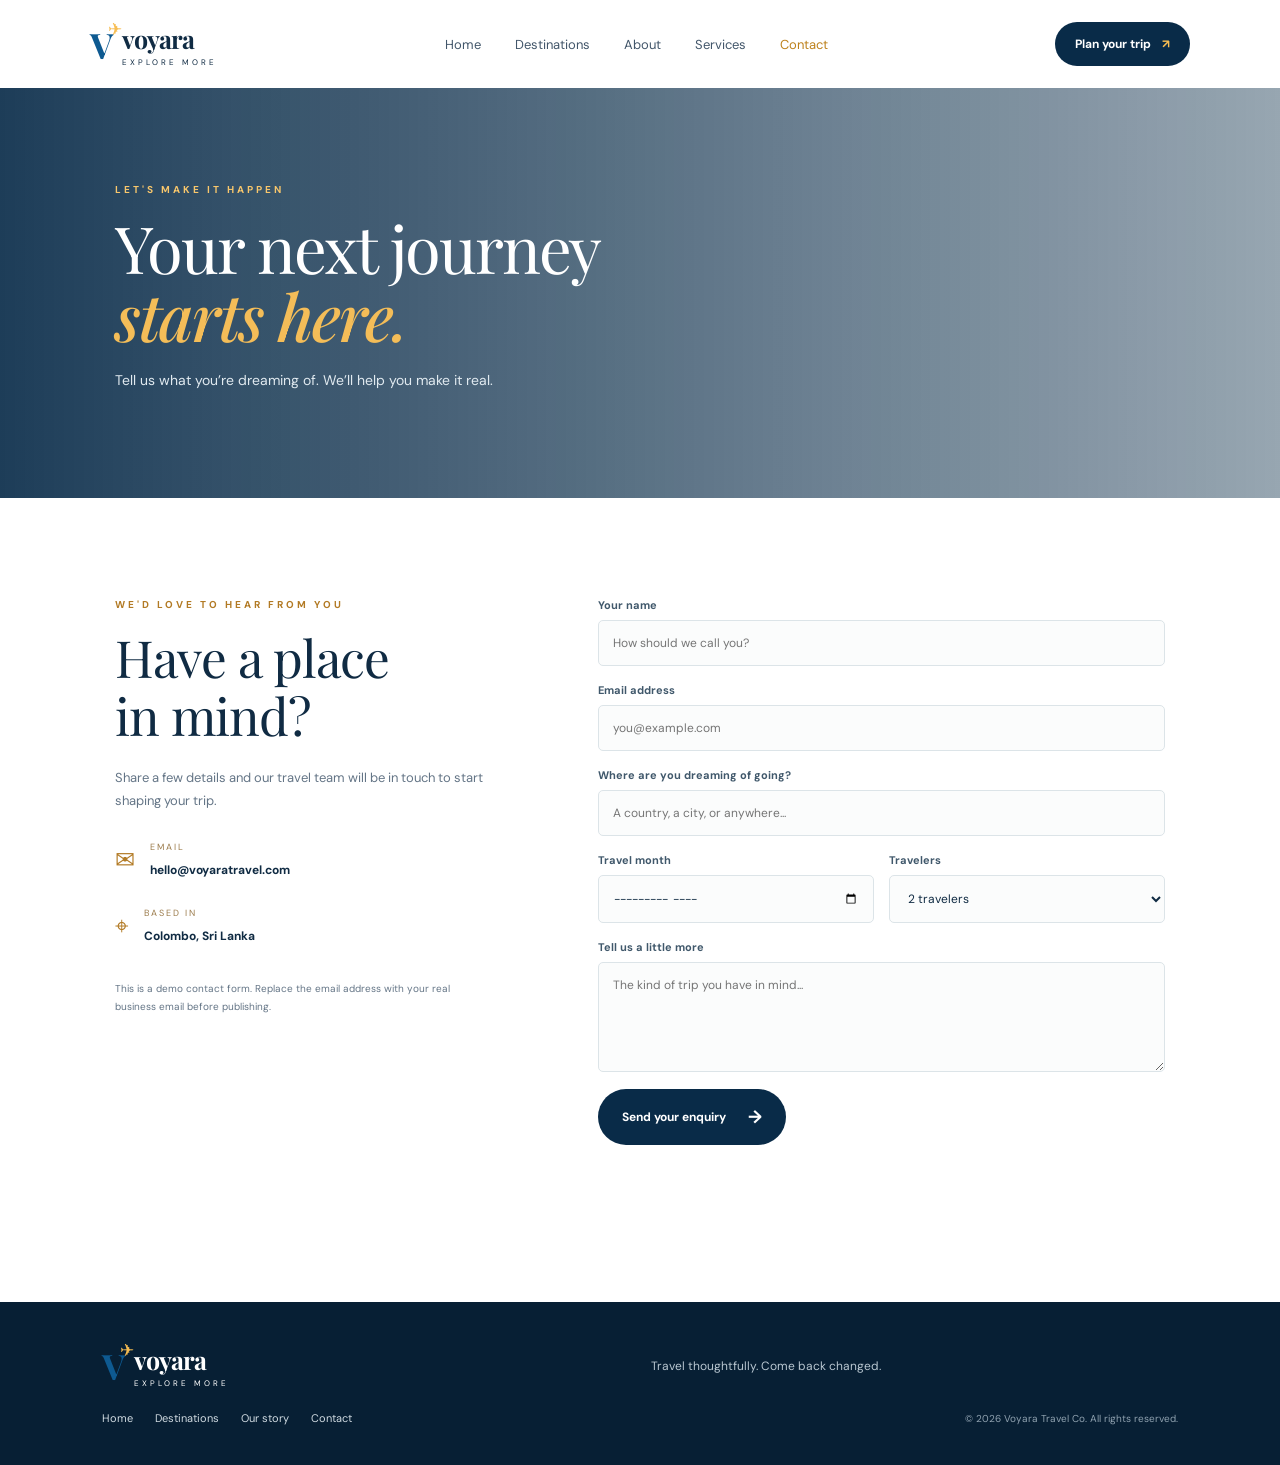
==== contact.html @ 22429ae0 "Add files via upload" ====
<!DOCTYPE html>
<html lang="en">
    <head>
        <meta charset="UTF-8"><meta name="viewport" content="width=device-width, initial-scale=1">
        <title>Plan Your Journey — Voyara</title>
        <link href="https://fonts.googleapis.com/css2?family=DM+Sans:wght@400;500;600;700&family=Playfair+Display:wght@500;600;700&display=swap" rel="stylesheet">
        <link rel="stylesheet" href="style.css">
    </head>
<body>
<header class="site-header">
    <a class="brand" href="index.html">
        <span class="brand-mark">V<span>✈</span></span>
        <span>voyara<small>EXPLORE MORE</small></span>
    </a>
    <button class="menu-toggle" aria-label="Open navigation">☰</button>
    <nav class="nav">
        <a href="index.html">Home</a>
        <a href="index.html#destinations">Destinations</a>
        <a href="index.html#about">About</a>
        <a href="index.html#services">Services</a>
        <a class="active" href="contact.html">Contact</a>
    </nav>
        <a class="header-cta" href="contact.html">Plan your trip <b>↗</b></a>
</header>
<main>
    <section class="page-hero">
        <p class="eyebrow light">LET'S MAKE IT HAPPEN</p>
        <h1>Your next journey<br><em>starts here.</em></h1>
        <p>Tell us what you’re dreaming of. We’ll help you make it real.</p>
    </section>
<section class="contact-layout section">
<div class="contact-intro">
        <p class="eyebrow">WE'D LOVE TO HEAR FROM YOU</p>
        <h2>Have a place<br>in mind?</h2>
        <p>Share a few details and our travel team will be in touch to start shaping your trip.</p>
<div class="contact-detail"><span>✉</span>
        <div><small>EMAIL</small><strong>hello@voyaratravel.com</strong></div></div>
<div class="contact-detail"><span>⌖</span>
        <div><small>BASED IN</small><strong>Colombo, Sri Lanka</strong></div></div>
<p class="note">This is a demo contact form. Replace the email address with your real business email before publishing.</p>
</div>
<form class="contact-form" id="contactForm">
    <label>Your name<input required name="name" placeholder="How should we call you?"></label>
    <label>Email address<input required type="email" name="email" placeholder="you@example.com"></label>
    <label>Where are you dreaming of going?<input name="destination" placeholder="A country, a city, or anywhere..."></label>
<div class="form-row">
    <label>Travel month<input name="month" type="month"></label>
    <label>Travelers<select name="travelers">
        <option>1 traveler</option>
        <option selected>2 travelers</option>
        <option>3–4 travelers</option>
        <option>5+ travelers</option></select>
    </label>
</div>
    <label>Tell us a little more<textarea name="message" rows="5" placeholder="The kind of trip you have in mind..."></textarea></label>
<button class="btn btn-dark" type="submit">Send your enquiry <span>→</span>
</button>
<p class="form-status" id="formStatus" aria-live="polite"></p>
</form>
</section>
</main>
<footer class="footer"><a class="brand footer-brand" href="index.html">
    <span class="brand-mark">V<span>✈</span></span>
    <span>voyara<small>EXPLORE MORE</small></span>
</a>
<p>Travel thoughtfully. Come back changed.</p>
<div class="footer-links"><a href="index.html">Home</a>
    <a href="index.html#destinations">Destinations</a>
    <a href="index.html#about">Our story</a>
    <a href="contact.html">Contact</a>
</div>
<small>© 2026 Voyara Travel Co. All rights reserved.</small>
</footer>
<script src="script.js"></script>
</body>
</html>
---- style.css ----
:root{
    --navy:#092b48;
    --blue:#0e5a91;
    --gold:#f7bd52;
    --ink:#102b43;
    --muted:#647586;
    --cream:#f7f8f7;
    --white:#fff
}
 *{
    box-sizing:border-box
}
 html{
    scroll-behavior:smooth
}
 body{
    margin:0;
    font-family:'DM Sans',sans-serif;
    color:var(--ink);
    background:var(--cream)
}
 a{
    color:inherit;
    text-decoration:none
}
 .site-header{
    height:88px;
    padding:0 7%;
    display:flex;
    align-items:center;
    justify-content:space-between;
    background:#fff;
    position:relative;
    z-index:10
}
.brand{
    display:flex;
    align-items:center;
    gap:10px;
    font-family:'Playfair Display',serif;
    font-size:25px;
    font-weight:700;
    letter-spacing:-1px
}
.brand small{
    display:block;
    font:8px 'DM Sans',sans-serif;
    letter-spacing:3px;
    margin-top:2px
}
.brand-mark{
    font:700 35px 'Playfair Display';
    color:var(--blue);
    position:relative
}
.brand-mark span{
    font:17px sans-serif;
    color:var(--gold);
    position:absolute;
    right:-9px;
    top:-2px
}
.nav{
    display:flex;
    gap:34px;
    font-size:13px;
    color:#42566a
}
.nav a:hover,.nav .active{
    color:#bd811b
}
.header-cta{
    font-size:12px;
    font-weight:700;
    background:var(--navy);
    color:#fff;
    padding:14px 20px;
    border-radius:30px
}
.header-cta b{
    color:var(--gold);
    margin-left:8px
}
.menu-toggle{
    display:none;
    border:0;
    background:none;
    font-size:25px
}
.hero{
    min-height:650px;
    position:relative;
    display:flex;
    align-items:center;
    background:url('https://images.unsplash.com/photo-1500375592092-40eb2168fd21?auto=format&fit=crop&w=2200&q=90') center 52%/cover;
    color:#fff;
    padding:70px 9%
}
.hero-shade{
    position:absolute;
    inset:0;
    background:linear-gradient(90deg,rgba(4,31,55,.82),rgba(5,42,69,.34) 56%,rgba(3,30,48,.05))
}
.hero-content{
    position:relative;
    z-index:1
}
.eyebrow{
    font-size:10px;
    letter-spacing:3px;
    font-weight:700;
    color:#b27a24;
    margin:0 0 18px
}
.eyebrow.light{
    color:#f8c76c
}
.hero h1,.page-hero h1{
    font:clamp(48px,6vw,82px)/1.04 'Playfair Display',serif;
    letter-spacing:-2px;
    margin:0 0 22px
}
.hero h1 em,.page-hero h1 em,.about-copy h2 em{
    color:#f4bd58;
    font-weight:500
}
.hero-copy{
    font-size:16px;
    line-height:1.7;
    color:#e5edf3
}
.hero-actions{
    display:flex;
    align-items:center;
    gap:28px;
    margin-top:32px
}
.btn{
    display:inline-flex;
    gap:22px;
    align-items:center;
    border:0;
    border-radius:30px;
    padding:16px 24px;
    font:700 12px 'DM Sans';
    cursor:pointer
}
.btn span{
    font-size:18px
}
.btn-gold{
    background:var(--gold);
    color:#122e43
}
.btn-dark{
    background:var(--navy);
    color:white
}
.text-link{
    font-size:12px
}
.text-link span{
    color:var(--gold);
    margin-left:7px
}
.hero-note{
    position:absolute;
    right:8%;
    bottom:18%;
    font:italic 27px 'Playfair Display';
    transform:rotate(-8deg);
    color:#fff
}
.scroll-cue{
    position:absolute;
    bottom:27px;
    left:9%;
    font-size:9px;
    letter-spacing:3px;
    color:#d6e2e9
}
.search-strip{
    max-width:1080px;
    margin:-36px auto 0;
    position:relative;
    z-index:2;
    background:#fff;
    border-radius:12px;
    padding:24px 34px;
    box-shadow:0 15px 45px #092b4814;
    display:flex;
    align-items:center;
    justify-content:space-between
}
.search-strip small{
    display:block;
    color:#a4742c;
    font-size:9px;
    letter-spacing:2px;
    margin-bottom:7px
}
.search-strip strong{
    font:23px 'Playfair Display'
}
.section{
    padding:100px 9%
}
.section-heading{
    display:flex;
    justify-content:space-between;
    align-items:end;
    margin-bottom:35px
}
.section-heading h2,.services h2,.about-copy h2,.contact-intro h2{
    font:clamp(34px,4vw,52px)/1.12 'Playfair Display';
    margin:0;
    letter-spacing:-1px
}
.section-heading>p{
    max-width:340px;
    color:var(--muted);
    font-size:13px;
    line-height:1.8
}
.destination-grid{
    display:grid;
    grid-template-columns:1.15fr 1fr 1fr;
    grid-template-rows:260px 260px;
    gap:18px
}
.destination-card{
    position:relative;
    overflow:hidden;
    border-radius:9px;
    color:#fff
}
.destination-card.tall{
    grid-row:span 2
}
.destination-card img{
    width:100%;
    height:100%;
    object-fit:cover;
    transition:transform .6s
}
.destination-card:hover img{
    transform:scale(1.06)
}
.destination-card:after{
    content:"";
    position:absolute;
    inset:0;
    background:linear-gradient(0deg,rgba(4,23,39,.78),transparent 65%)
}
.destination-card>div,.card-number{
    position:absolute;
    z-index:1;
    left:23px
}
.destination-card>div{
    bottom:22px
}
.destination-card h3{
    font:25px 'Playfair Display';
    margin:0 0 5px
}
.destination-card p{
    font-size:11px;
    margin:0;
    color:#e0e8ee
}
.card-number{
    top:20px;
    font-size:9px;
    letter-spacing:2px
}
.about{
    display:grid;
    grid-template-columns:1fr 1fr;
    gap:9%;
    align-items:center;
    background:#fff
}
.about-image{
    position:relative;
    height:480px
}
.about-image img{
    width:100%;
    height:100%;
    object-fit:cover;
    border-radius:8px
}
.image-stamp{
    position:absolute;
    right:-24px;
    bottom:30px;
    background:var(--gold);
    color:var(--navy);
    font:700 13px/1.4 'DM Sans';
    letter-spacing:2px;
    padding:19px;
    border-radius:50%;
    text-align:center;
    transform:rotate(8deg)
}
.about-copy p:not(.eyebrow){
    font-size:13px;
    line-height:1.9;
    color:var(--muted)
}
.about-copy h2{
    margin-bottom:25px
}
.about-copy h2 em{
    color:#b27a24
}
.underlined-link{
    display:inline-block;
    margin-top:15px;
    padding-bottom:8px;
    border-bottom:1px solid var(--gold);
    font-size:12px;
    font-weight:700
}
.underlined-link span{
    margin-left:14px;
    color:#b27a24
}
.services{
    text-align:center
}
.services h2{
    margin-bottom:50px
}
.service-grid{
    display:grid;
    grid-template-columns:repeat(4,1fr);
    gap:28px;
    text-align:left
}
.service-grid article{
    border-top:1px solid #d8e0e4;
    padding-top:22px
}
.service-grid article>span{
    font-size:27px;
    color:#bd852c
}
.service-grid h3{
    font:20px 'Playfair Display';
    margin:18px 0 8px
}
.service-grid p{
    font-size:12px;
    line-height:1.8;
    color:var(--muted)
}
.closing{
    text-align:center;
    padding:85px 20px;
    background:linear-gradient(#082b49b8,#082b49d9),url('https://images.unsplash.com/photo-1464822759023-fed622ff2c3b?auto=format&fit=crop&w=2000&q=85') center/cover;
    color:#fff
}
.closing h2{
    font:clamp(38px,5vw,60px)/1.1 'Playfair Display';
    margin:0 0 28px
}
.footer{
    background:#071f34;
    color:#fff;
    padding:40px 8%;
    display:grid;
    grid-template-columns:1fr 1fr;
    gap:22px;
    align-items:center
}
.footer-brand{
    color:#fff
}
.footer p{
    font-size:12px;
    color:#b9c7d1
}
.footer-links{
    display:flex;
    gap:22px;
    font-size:11px;
    color:#d1dbe2
}
.footer>small{
    justify-self:end;
    color:#90a2b0;
    font-size:10px
}
.page-hero{
    padding:95px 9%;
    color:#fff;
    background:linear-gradient(90deg,#082b49e8,#082b4966),url('https://images.unsplash.com/photo-1488646953014-85cb44e25828?auto=format&fit=crop&w=2000&q=85') center/cover
}
.page-hero h1{
    font-size:65px
}
.page-hero>p:last-child{
    color:#e1eaf0;
    font-size:14px
}
.contact-layout{
    display:grid;
    grid-template-columns:.8fr 1.2fr;
    gap:10%;
    background:#fff
}
.contact-intro h2{
    margin-bottom:22px
}
.contact-intro>p:not(.eyebrow){
    font-size:13px;
    line-height:1.8;
    color:var(--muted)
}
.contact-detail{
    display:flex;
    gap:15px;
    align-items:center;
    margin-top:28px
}
.contact-detail>span{
    font-size:24px;
    color:#b27a24
}
.contact-detail small{
    display:block;
    font-size:9px;
    letter-spacing:2px;
    color:#9b7b4b;
    margin-bottom:5px
}
.contact-detail strong{
    font-size:12px
}
.note{
    font-size:10px!important;
    margin-top:35px
}
.contact-form{
    display:grid;
    gap:17px
}
.contact-form label{
    display:grid;
    gap:8px;
    font-size:11px;
    font-weight:700;
    color:#40586b
}
.contact-form input,.contact-form textarea,.contact-form select{
    width:100%;
    border:1px solid #dce4e8;
    border-radius:5px;
    padding:14px;
    font:12px 'DM Sans';
    background:#fbfcfc;
    color:var(--ink)
}
.contact-form input:focus,.contact-form textarea:focus{
    outline:1px solid #b27a24
}
.form-row{
    display:grid;
    grid-template-columns:1fr 1fr;
    gap:15px
}
.contact-form .btn{
    justify-self:start
}
.form-status{
    font-size:12px;
    color:#26704c;
    min-height:16px
}
@media(max-width:800px){
    .site-header{padding:0 5%;height:76px}
    .menu-toggle{display:block}
    .nav{
        display:none;
        position:absolute;
        top:76px;
        left:0;
        right:0;
        background:#fff;
        padding:22px 7%;
        flex-direction:column;
        gap:20px;
        box-shadow:0 10px 20px #0001
    }
    .nav.open{
        display:flex
    }
    .header-cta{
        display:none
    }
    .hero{
        min-height:600px;
        padding:55px 7%
    }
    .hero-note{
        display:none
    }
    .section{
        padding:75px 7%
    }
    .search-strip{
        margin:-25px 5% 0;
        padding:20px;
        gap:15px
    }
    .search-strip strong{
        font-size:18px
    }
    .destination-grid{
        grid-template-columns:1fr 1fr;
        grid-template-rows:260px 220px
    }
    .destination-card.tall{
        grid-row:span 1
    }
    .destination-card:first-child{
        grid-column:span 2
    }
    .about{
        grid-template-columns:1fr;
        gap:45px
    }
    .about-image{
        height:360px;
        margin-right:15px
    }
    .service-grid{
        grid-template-columns:1fr 1fr
    }
    .section-heading{
        display:block
    }
    .section-heading>p{
        margin-top:18px
    }
    .contact-layout{
        grid-template-columns:1fr;
        gap:45px
    }
    .footer{
        grid-template-columns:1fr;
        text-align:center;
        justify-items:center
    }
    .footer>small{
        justify-self:center
    }
    .footer-links{
        flex-wrap:wrap;
        justify-content:center
    }
}
@media(max-width:480px){
    .hero h1{
        font-size:49px
    }
    .hero-copy{
        font-size:14px
    }
    .hero-actions{
        gap:18px;
        flex-wrap:wrap
    }
    .search-strip{
        align-items:flex-start;
        flex-direction:column
    }
    .destination-grid{
        display:grid;
        grid-template-columns:1fr;
        grid-template-rows:repeat(4,250px)
    }
    .destination-card:first-child{
        grid-column:auto
    }
    .service-grid{
        grid-template-columns:1fr
    }
    .about-image{
        height:290px
    }
    .page-hero{
        padding:75px 7%
    }
    .page-hero h1{
        font-size:49px
    }
    .form-row{
        grid-template-columns:1fr
    }
}
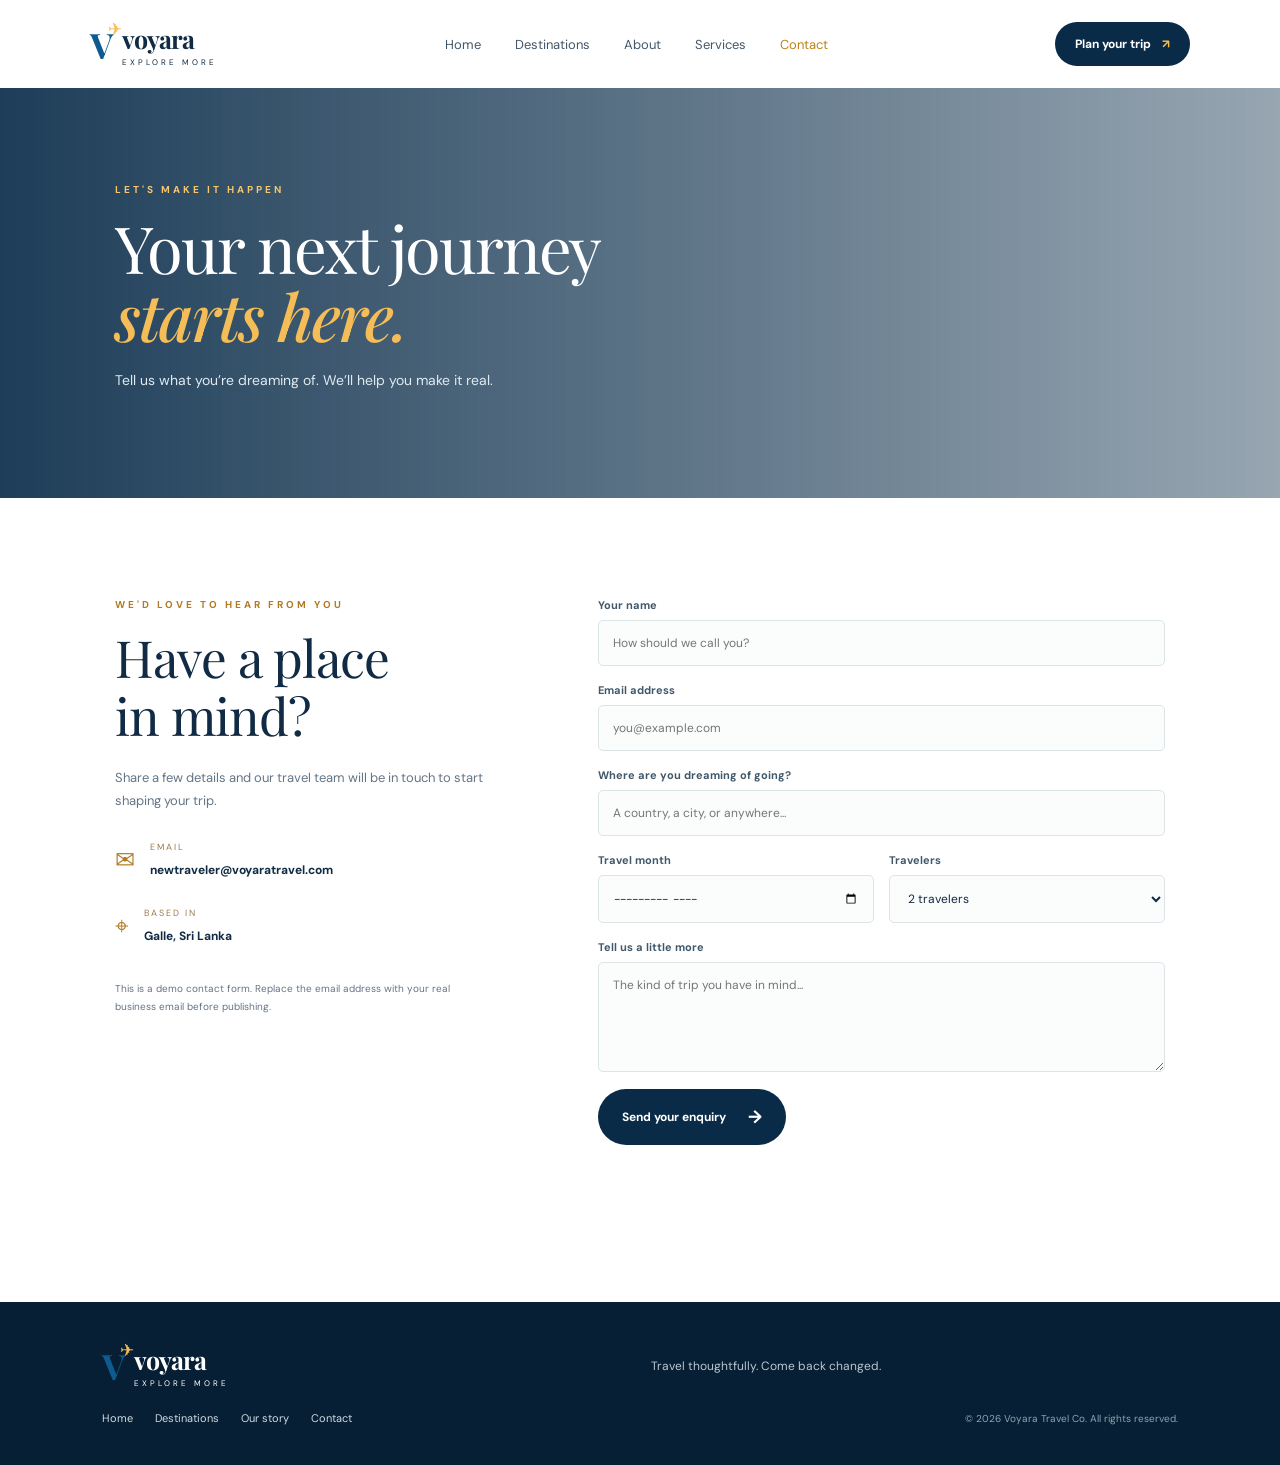
==== commit be67354d: "Update contact.html" ====
--- a/contact.html
+++ b/contact.html
@@ -34,9 +34,9 @@
         <h2>Have a place<br>in mind?</h2>
         <p>Share a few details and our travel team will be in touch to start shaping your trip.</p>
 <div class="contact-detail"><span>✉</span>
-        <div><small>EMAIL</small><strong>hello@voyaratravel.com</strong></div></div>
+        <div><small>EMAIL</small><strong>newtraveler@voyaratravel.com</strong></div></div>
 <div class="contact-detail"><span>⌖</span>
-        <div><small>BASED IN</small><strong>Colombo, Sri Lanka</strong></div></div>
+        <div><small>BASED IN</small><strong>Galle, Sri Lanka</strong></div></div>
 <p class="note">This is a demo contact form. Replace the email address with your real business email before publishing.</p>
 </div>
 <form class="contact-form" id="contactForm">
@@ -73,4 +73,4 @@
 </footer>
 <script src="script.js"></script>
 </body>
-</html>+</html>
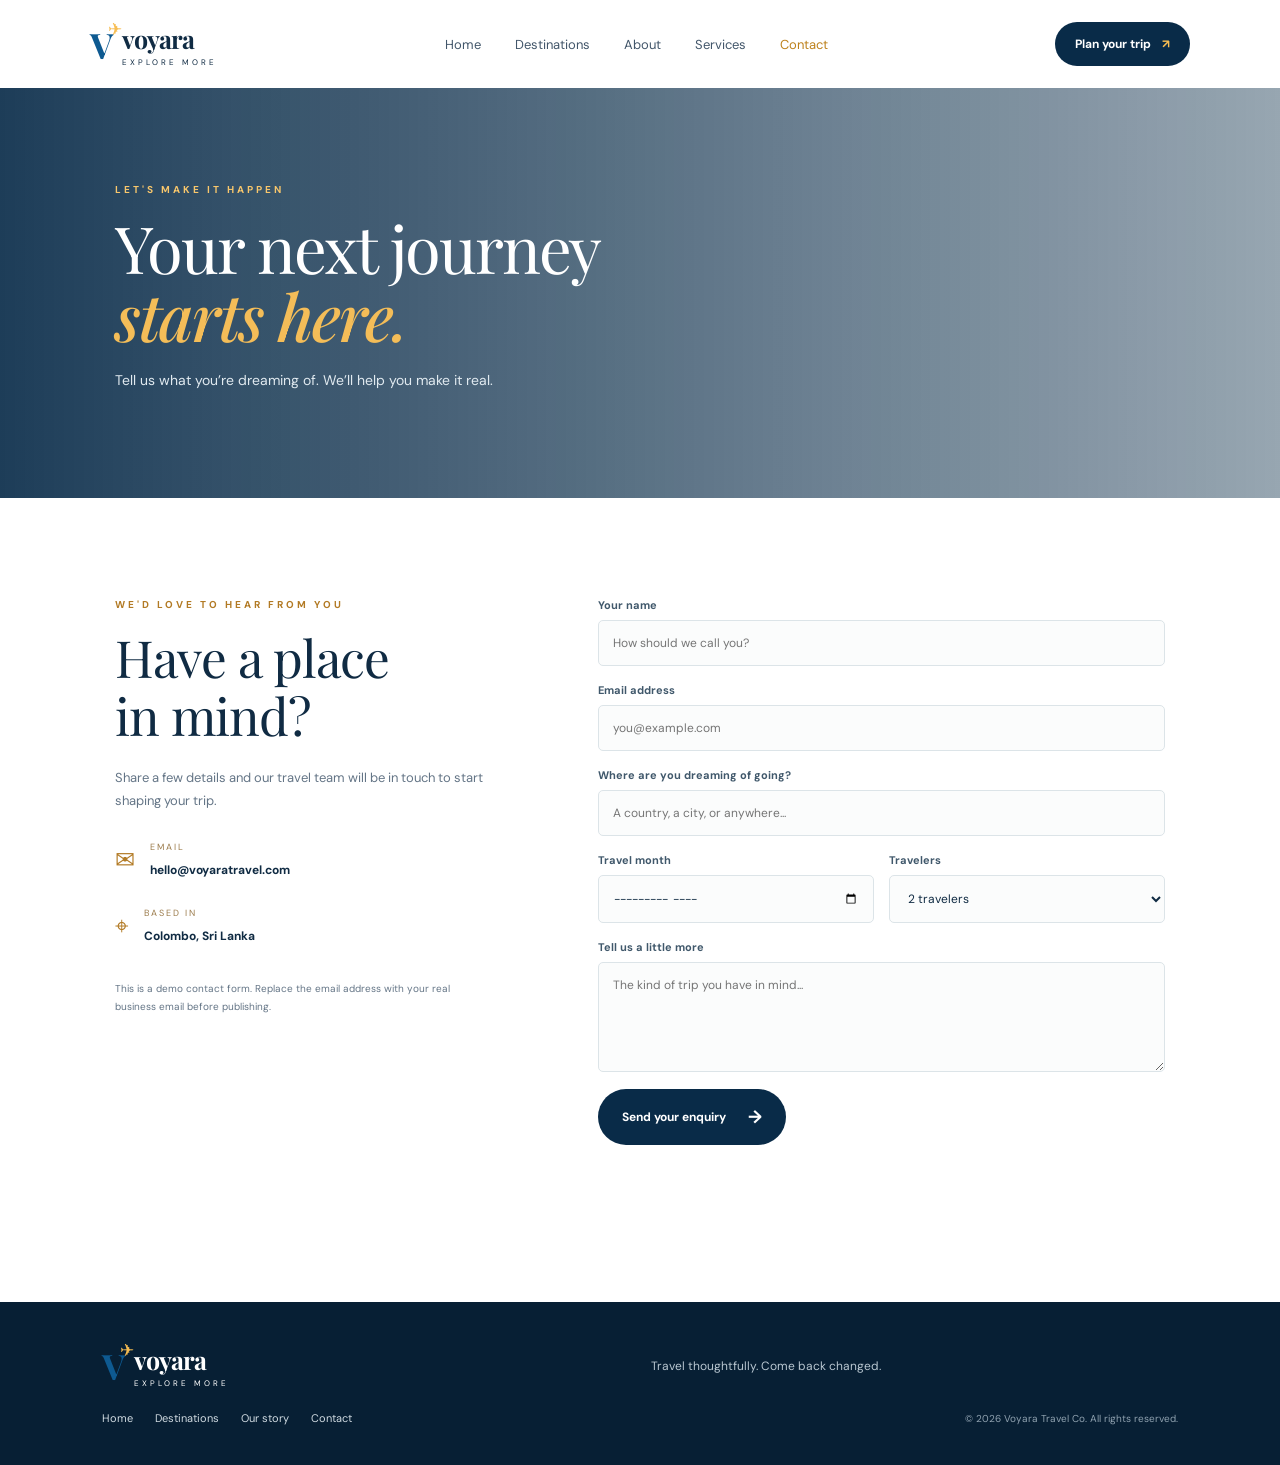
==== commit 418bb871: "Update contact.html" ====
--- a/contact.html
+++ b/contact.html
@@ -34,9 +34,9 @@
         <h2>Have a place<br>in mind?</h2>
         <p>Share a few details and our travel team will be in touch to start shaping your trip.</p>
 <div class="contact-detail"><span>✉</span>
-        <div><small>EMAIL</small><strong>newtraveler@voyaratravel.com</strong></div></div>
+        <div><small>EMAIL</small><strong>hello@voyaratravel.com</strong></div></div>
 <div class="contact-detail"><span>⌖</span>
-        <div><small>BASED IN</small><strong>Galle, Sri Lanka</strong></div></div>
+        <div><small>BASED IN</small><strong>Colombo, Sri Lanka</strong></div></div>
 <p class="note">This is a demo contact form. Replace the email address with your real business email before publishing.</p>
 </div>
 <form class="contact-form" id="contactForm">
